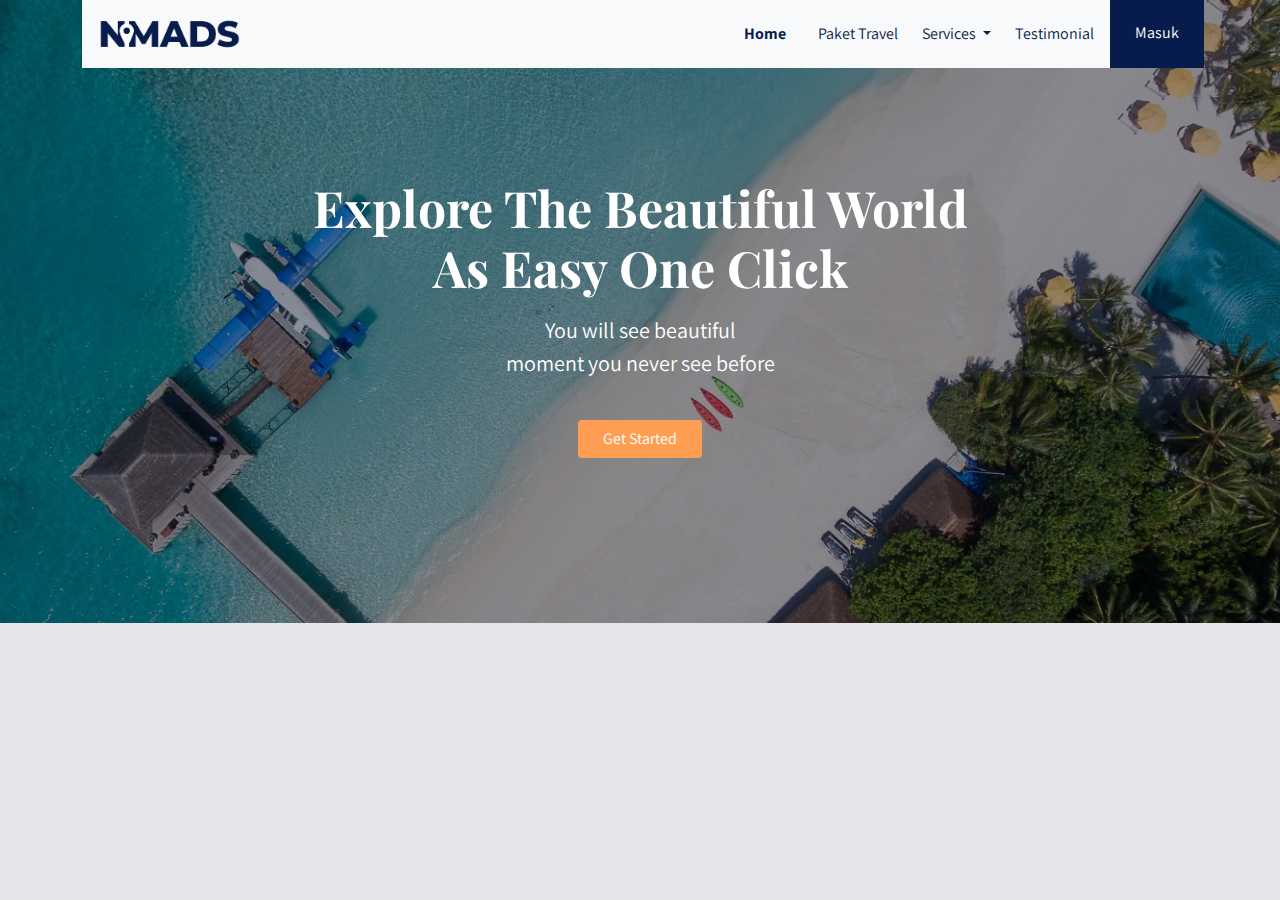
==== frontend/index.html @ b003be8e "Slicing Navbar & Header" ====
<!DOCTYPE html>
<html lang="en">

<head>
    <meta charset="UTF-8">
    <meta http-equiv="X-UA-Compatible" content="IE=edge">
    <meta name="viewport" content="width=device-width, initial-scale=1.0">
    <title>Nomads</title>
    <link rel="stylesheet" href="libraries/bootstrap-5.0.2-dist/css/bootstrap.css">
    <link rel="stylesheet" href="styles/main.css">
    <link rel="preconnect" href="https://fonts.googleapis.com">
    <link rel="preconnect" href="https://fonts.gstatic.com" crossorigin>
    <link href="https://fonts.googleapis.com/css2?family=Assistant:wght@200;300;400;500;600;700;800&family=Playfair+Display:ital,wght@0,400;0,500;0,600;0,700;1,400;1,500;1,600;1,700&display=swap" rel="stylesheet">
</head>

<body>
    <!-- Navbar -->
    <div class="container">
        <nav class="navbar navbar-expand-lg navbar-light bg-light">
            <div class="container-fluid">
                <a class="navbar-brand" href="#">
                    <img src="images/logo_nomads.png" alt="Logo Nomads">
                </a>
                <button class="navbar-toggler navbar-toggler-right" type="button" data-bs-toggle="collapse" data-bs-target="#navbarNavDropdown" aria-controls="navbarNavDropdown" aria-expanded="false" aria-label="Toggle navigation">
                  <span class="navbar-toggler-icon"></span>
                </button>
                <div class="collapse navbar-collapse" id="navbarNavDropdown">
                    <ul class="nav navbar-nav ms-auto mr-3">
                        <li class=" nav-item mx-md-2 ">
                            <a class="nav-link active " aria-current="page " href="# ">Home</a>
                        </li>
                        <li class="nav-item mx-md-2 ">
                            <a class="nav-link " href="# ">Paket Travel</a>
                        </li>
                        <li class="nav-item dropdown">
                            <a class="nav-link dropdown-toggle" href="#" id="navbarDropdownMenuLink" role="button" data-bs-toggle="dropdown" aria-expanded="false">
                              Services
                            </a>
                            <ul class="dropdown-menu" aria-labelledby="navbarDropdownMenuLink">
                                <li><a class="dropdown-item" href="#">Action</a></li>
                                <li><a class="dropdown-item" href="#">Another action</a></li>
                                <li><a class="dropdown-item" href="#">Something else here</a></li>
                            </ul>
                        </li>
                        <li class="nav-item mx-md-2 ">
                            <a class="nav-link " href="# ">Testimonial</a>
                        </li>
                    </ul>

                    <!-- Mobile Button -->
                    <form action="" class="form-inline d-sm-block d-md d-md-none">
                        <button class="btn btn-login my-2 my-sm-0">
                            Masuk
                          </button>
                    </form>

                    <!-- Desktop Button -->
                    <form action="" class="form-inline my-2 my-lg-0 d-none d-md-block">
                        <button class="btn btn-login btn-navbar-right my-2 my-sm-0 px-4">
                            Masuk
                          </button>
                    </form>
                </div>
            </div>
        </nav>
    </div>
    <!-- Akhir Navbar -->

    <!-- Header -->
    <header class="text-center">
        <h1>Explore The Beautiful World
            <br> As Easy One Click
        </h1>
        <p class="mt-3">
            You will see beautiful
            <br> moment you never see before
        </p>
        <a href="#" class="btn btn-get-started px-4 mt-4">
          Get Started
        </a>
    </header>
    <!-- Akhir Header -->




    <!-- JavaScript -->
    <script src=" "></script>
    <script src="libraries/bootstrap-5.0.2-dist/js/bootstrap.js "></script>
</body>

</html>
---- frontend/styles/main.css ----
body {
  background-color: #E4E6EB;
  font-family: 'Assistant', sans-serif;
  color: #071c4d;
}

.navbar-brand img {
  max-height: 40px;
}

.navbar-light .navbar-nav .nav-link {
  color: #071c4d;
}

.navbar-light .navbar-nav .nav-link.active {
  font-weight: bold;
  color: #071c4d !important;
}

.btn-navbar-right {
  margin-top: -10px !important;
  margin-bottom: -8px !important;
  margin-right: -18px !important;
  height: 70px;
  border-radius: 0;
}

.btn-login {
  background-color: #071c4d;
  color: #fff;
}

.btn-login:hover {
  background-color: #1e3771;
  color: #fff;
}

header {
  padding: 180px 0px 165px;
  margin-top: -70px;
  background-image: url("../images/header.jpg");
  background-size: cover;
}

header h1,
header p {
  color: #fff;
}

header h1 {
  font-family: 'Playfair Display', serif;
  font-weight: bold;
  font-size: 50px;
}

header p {
  font-size: 22px;
}

header .btn-get-started {
  background-color: #FF9E53;
  color: #fff;
}

header .btn-get-started:hover {
  background-color: #FFAA69;
  color: #fff;
}
/*# sourceMappingURL=main.css.map */
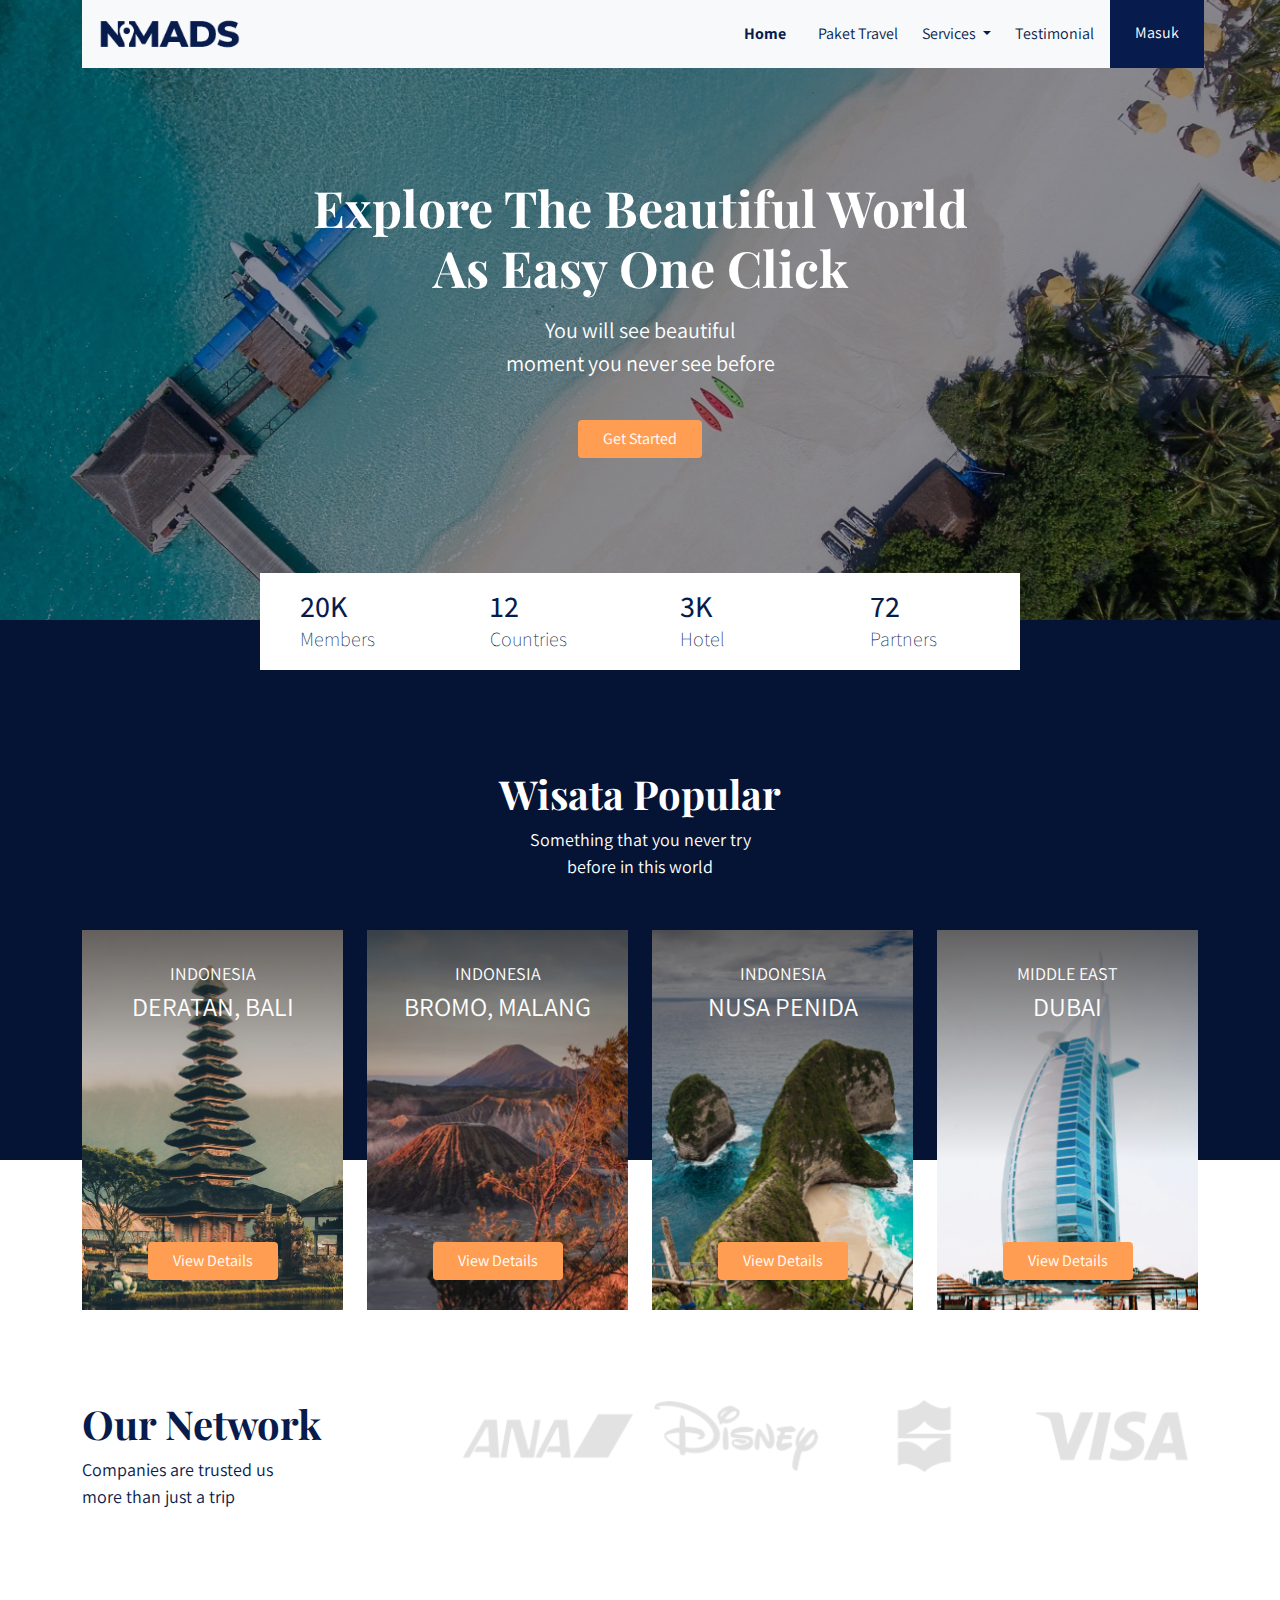
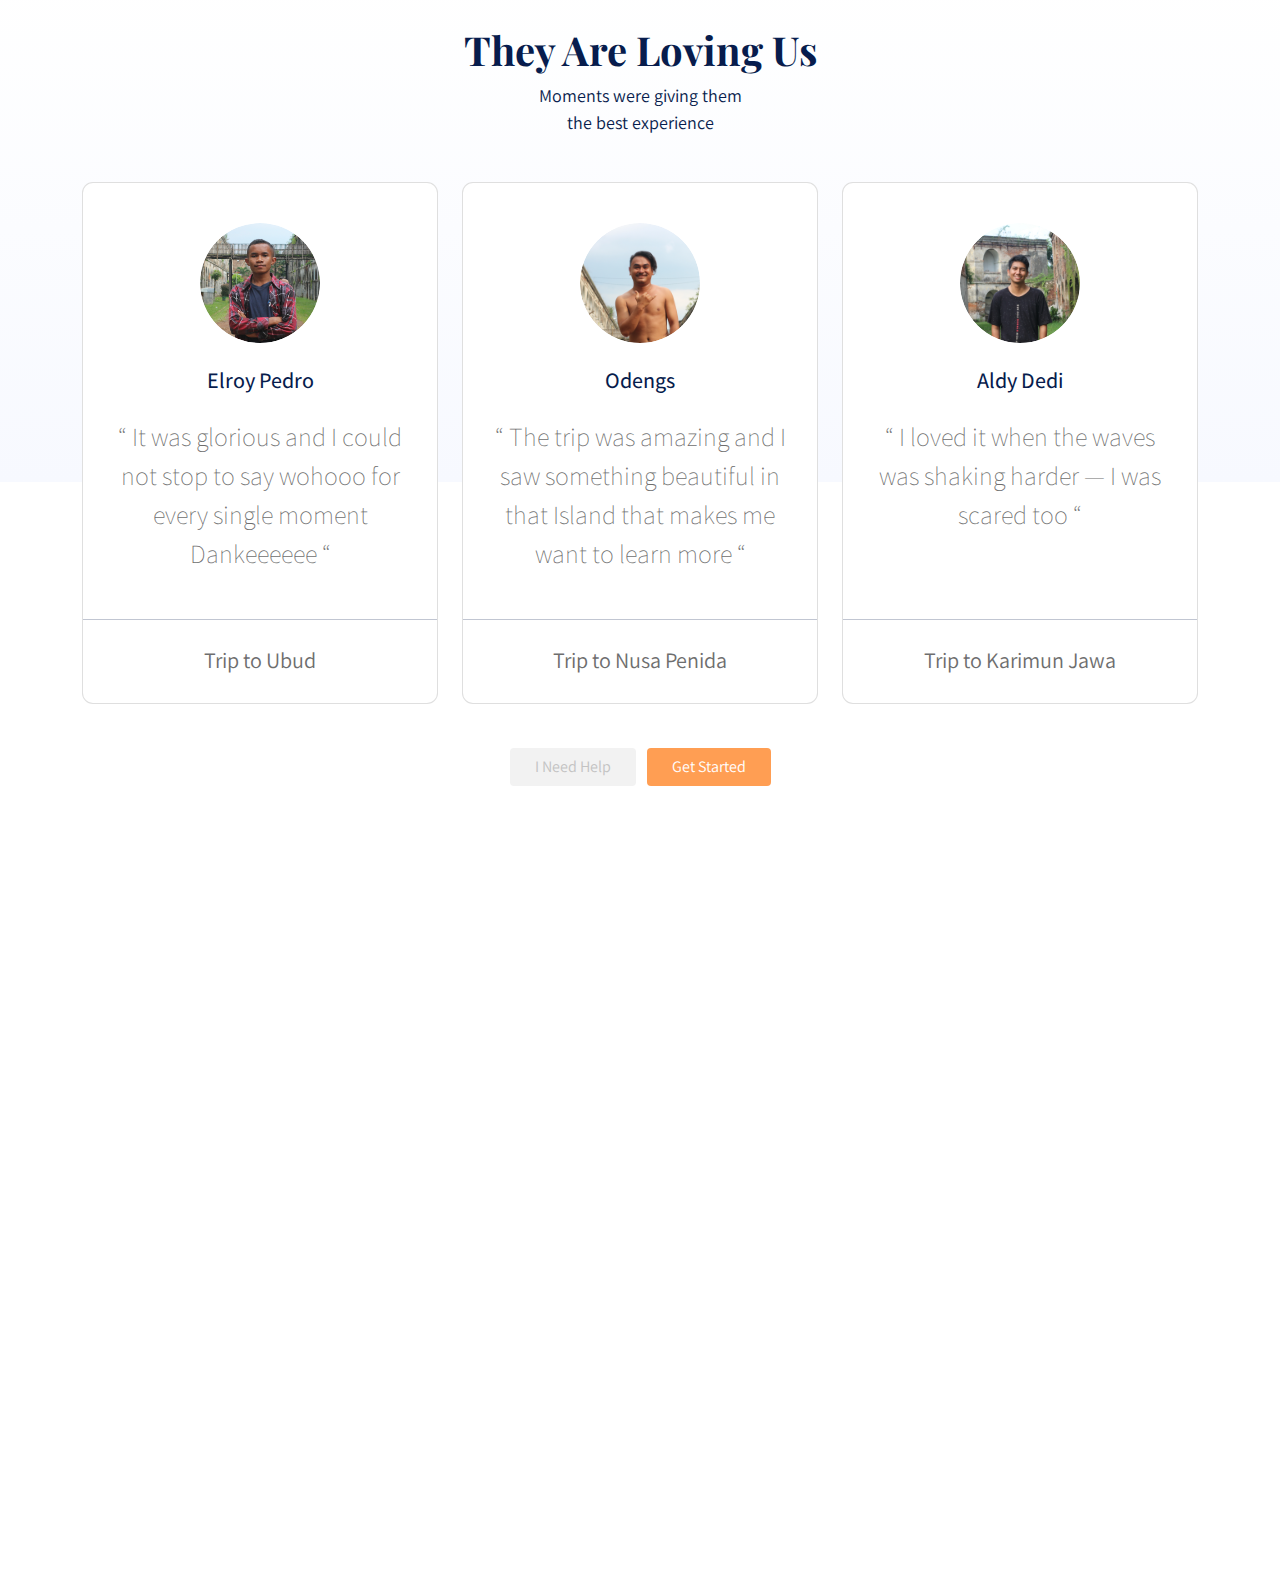
==== commit ab96ea23: "Slicing Main Page" ====
--- a/frontend/index.html
+++ b/frontend/index.html
@@ -81,7 +81,209 @@
     </header>
     <!-- Akhir Header -->
 
-
+    <Main>
+        <!-- Statistics -->
+        <div class="container">
+            <section class="section-stats row justify-content-center" id="stats">
+                <div class="col-3 col-md-2 stats-detail">
+                    <h2>20K</h2>
+                    <p>Members</p>
+                </div>
+                <div class="col-3 col-md-2 stats-detail">
+                    <h2>12</h2>
+                    <p>Countries</p>
+                </div>
+                <div class="col-3 col-md-2 stats-detail">
+                    <h2>3K</h2>
+                    <p>Hotel</p>
+                </div>
+                <div class="col-3 col-md-2 stats-detail">
+                    <h2>72</h2>
+                    <p>Partners</p>
+                </div>
+            </section>
+        </div>
+        <!-- Akhir Statistics -->
+
+        <!-- Wisata Popular -->
+        <section class="section-popular" id="popular">
+            <div class="container">
+                <div class="row">
+                    <div class="col text-center section-popular-heading">
+                        <h2>Wisata Popular</h2>
+                        <p>Something that you never try
+                            <br> before in this world
+                        </p>
+                    </div>
+                </div>
+            </div>
+        </section>
+        <!-- Akhir Wisata Popular -->
+
+        <!-- Popular Content -->
+        <section class="section-popular-content" id="popularContent">
+            <div class="container">
+                <div class="section-popular-travel row justify-content-center">
+                    <div class="col-sm-6 col-md-4 col-lg-3">
+                        <div class="card-travel text-center d-flex flex-column" style="background-image: url('images/popular1.png');">
+                            <div class="travel-country">
+                                INDONESIA
+                            </div>
+                            <div class="travel-location">
+                                DERATAN, BALI
+                            </div>
+                            <div class="travel-button mt-auto">
+                                <a href="#" class="btn btn-travel-details px-4">
+                                  View Details
+                                </a>
+                            </div>
+                        </div>
+                    </div>
+                    <div class="col-sm-6 col-md-4 col-lg-3">
+                        <div class="card-travel text-center d-flex flex-column" style="background-image: url('images/popular2.png');">
+                            <div class="travel-country">
+                                INDONESIA
+                            </div>
+                            <div class="travel-location">
+                                BROMO, MALANG
+                            </div>
+                            <div class="travel-button mt-auto">
+                                <a href="#" class="btn btn-travel-details px-4">
+                                  View Details
+                                </a>
+                            </div>
+                        </div>
+                    </div>
+                    <div class="col-sm-6 col-md-4 col-lg-3">
+                        <div class="card-travel text-center d-flex flex-column" style="background-image: url('images/popular3.png');">
+                            <div class="travel-country">
+                                INDONESIA
+                            </div>
+                            <div class="travel-location">
+                                NUSA PENIDA
+                            </div>
+                            <div class="travel-button mt-auto">
+                                <a href="#" class="btn btn-travel-details px-4">
+                                View Details
+                              </a>
+                            </div>
+                        </div>
+                    </div>
+                    <div class="col-sm-6 col-md-4 col-lg-3">
+                        <div class="card-travel text-center d-flex flex-column" style="background-image: url('images/popular4.png');">
+                            <div class="travel-country">
+                                MIDDLE EAST
+                            </div>
+                            <div class="travel-location">
+                                DUBAI
+                            </div>
+                            <div class="travel-button mt-auto">
+                                <a href="#" class="btn btn-travel-details px-4">
+                                View Details
+                              </a>
+                            </div>
+                        </div>
+                    </div>
+                </div>
+            </div>
+        </section>
+        <!-- Akhir Popular Content -->
+
+        <!-- Network -->
+        <div class="section-network">
+            <div class="container">
+                <div class="row">
+                    <div class="col-md-4">
+                        <h2>Our Network</h2>
+                        <p>Companies are trusted us
+                            <br> more than just a trip
+                        </p>
+                    </div>
+                    <div class="col-md-8 text-center">
+                        <img src="images/logos_partner.png" alt="Logo Partners" class="img-partner">
+                    </div>
+                </div>
+            </div>
+        </div>
+        <!-- Akhir Network -->
+
+
+        <!-- Testimonial -->
+        <section class="section-testimonial-heading" id="testimonialHeading">
+            <div class="container">
+                <div class="row">
+                    <div class="col text-center">
+                        <h2>They Are Loving Us</h2>
+                        <p>Moments were giving them
+                            <br> the best experience
+                        </p>
+                    </div>
+                </div>
+            </div>
+        </section>
+
+
+        <section class="section section-testimonial-content" id="testimonialContent">
+            <div class="container">
+                <div class="section">
+                    <div class="section-popular-travel row justify-content-center">
+                        <div class="col-sm-6 col-md-4 col-lg-4">
+                            <div class="card card-testimonial text-center">
+                                <div class="testimonial-content">
+                                    <img src="images/user_pic1.png" alt="user" class="mb-4 rounded-circle">
+                                    <h3 class="mb-4">Elroy Pedro</h3>
+                                    <p class="testimonial">“ It was glorious and I could not stop to say wohooo for every single moment Dankeeeeee “</p>
+                                </div>
+                                <hr>
+                                <p class="trip-to mt-2">
+                                    Trip to Ubud
+                                </p>
+                            </div>
+                        </div>
+                        <div class="col-sm-6 col-md-4 col-lg-4">
+                            <div class="card card-testimonial text-center">
+                                <div class="testimonial-content">
+                                    <img src="images/user_pic2.png" alt="user" class="mb-4 rounded-circle">
+                                    <h3 class="mb-4">Odengs</h3>
+                                    <p class="testimonial">“ The trip was amazing and I saw something beautiful in that Island that makes me want to learn more “</p>
+                                </div>
+                                <hr>
+                                <p class="trip-to mt-2">
+                                    Trip to Nusa Penida
+                                </p>
+                            </div>
+                        </div>
+                        <div class="col-sm-6 col-md-4 col-lg-4">
+                            <div class="card card-testimonial text-center">
+                                <div class="testimonial-content">
+                                    <img src="images/user_pic3.png" alt="user" class="mb-4 rounded-circle">
+                                    <h3 class="mb-4">Aldy Dedi</h3>
+                                    <p class="testimonial">“ I loved it when the waves was shaking harder — I was scared too “</p>
+                                </div>
+                                <hr>
+                                <p class="trip-to mt-2">
+                                    Trip to Karimun Jawa
+                                </p>
+                            </div>
+                        </div>
+                    </div>
+                </div>
+
+                <!-- Button -->
+                <div class="row">
+                    <div class="col-12 text-center">
+                        <a href="#" class="btn btn-need-help px-4 mt-4 mx-1">
+                          I Need Help
+                        </a>
+                        <a href="#" class="btn btn-get-started px-4 mt-4 mx-1">
+                          Get Started
+                        </a>
+                    </div>
+                </div>
+            </div>
+        </section>
+        <!-- Akhir Testimonial -->
+    </Main>
 
 
     <!-- JavaScript -->
--- a/frontend/styles/main.css
+++ b/frontend/styles/main.css
@@ -1,5 +1,5 @@
 body {
-  background-color: #E4E6EB;
+  background-color: #fff;
   font-family: 'Assistant', sans-serif;
   color: #071c4d;
 }
@@ -66,4 +66,174 @@
   background-color: #FFAA69;
   color: #fff;
 }
+
+.section-stats {
+  margin-top: -50px;
+}
+
+.section-stats .stats-detail {
+  padding-top: 15px;
+  padding-left: 40px;
+  background-color: #fff;
+}
+
+.section-stats h2 {
+  font-size: 30px;
+  margin-bottom: 0;
+}
+
+.section-stats p {
+  font-size: 20px;
+  font-weight: 200;
+}
+
+.section-popular {
+  min-height: 540px;
+  background-color: #051334;
+  margin-top: -50px;
+  margin-bottom: -230px;
+}
+
+.section-popular .section-popular-heading {
+  margin-top: 150px;
+}
+
+.section-popular .section-popular-heading h2,
+.section-popular .section-popular-heading p {
+  color: #fff;
+}
+
+.section-popular .section-popular-heading h2 {
+  font-family: 'Playfair Display', serif;
+  font-weight: bold;
+  font-size: 40px;
+}
+
+.section-popular .section-popular-heading p {
+  font-size: 18px;
+}
+
+.section-popular-content .section-popular-travel .card-travel {
+  min-height: 380px;
+  background-color: #ddd;
+  color: #fff;
+  padding: 30px;
+  background-size: cover;
+  margin-bottom: 20px;
+}
+
+.section-popular-content .section-popular-travel .travel-country {
+  font-size: 18px;
+  color: #fff;
+}
+
+.section-popular-content .section-popular-travel .travel-location {
+  font-size: 26px;
+  color: #fff;
+}
+
+.section-popular-content .section-popular-travel .travel-button .btn-travel-details {
+  background-color: #FF9E53;
+  color: #fff;
+}
+
+.section-popular-content .section-popular-travel .travel-button .btn-travel-details:hover {
+  background-color: #FFAE6F;
+  color: #fff;
+}
+
+.section-network {
+  background-color: #fff;
+  margin-top: -170px;
+  padding-top: 240px;
+  padding-bottom: 50px;
+}
+
+.section-network h2 {
+  font-family: 'Playfair Display', serif;
+  font-weight: bold;
+  font-size: 40px;
+}
+
+.section-network p {
+  font-size: 18px;
+}
+
+.section-network img {
+  min-width: 100%;
+}
+
+.section-testimonial-heading {
+  background: -webkit-gradient(linear, left top, left bottom, from(#fff), to(#f7f9ff));
+  background: linear-gradient(#fff 0%, #f7f9ff 100%);
+  padding-top: 50px;
+  min-height: 506px;
+}
+
+.section-testimonial-heading h2 {
+  font-family: 'Playfair Display', serif;
+  font-weight: bold;
+  font-size: 40px;
+}
+
+.section-testimonial-heading p {
+  font-size: 18px;
+}
+
+.section-testimonial-content {
+  margin-top: -300px;
+  padding-bottom: 50pc;
+}
+
+.section-testimonial-content .card-testimonial {
+  padding: 40px 20px 10px;
+  border-radius: 11px;
+  margin-bottom: 20px;
+}
+
+.section-testimonial-content .card-testimonial .testimonial-content {
+  min-height: 380px;
+}
+
+.section-testimonial-content .card-testimonial h3 {
+  font-size: 22px;
+}
+
+.section-testimonial-content .card-testimonial .testimonial {
+  font-weight: 200;
+  font-size: 26px;
+  color: #6e6e6e;
+  min-height: 160px;
+}
+
+.section-testimonial-content .card-testimonial .trip-to {
+  font-weight: normal;
+  font-size: 22px;
+  color: #6e6e6e;
+}
+
+.section-testimonial-content .card-testimonial hr {
+  margin-left: -20px;
+  margin-right: -20px;
+}
+
+.section-testimonial-content .btn-get-started {
+  background-color: #FF9E53;
+  color: #fff;
+}
+
+.section-testimonial-content .btn-get-started:hover {
+  background-color: #FFAA69;
+  color: #fff;
+}
+
+.section-testimonial-content .btn-need-help {
+  background-color: #F2F2F2;
+  color: #C3C3C3;
+}
+
+.section-testimonial-content .btn-need-help:hover {
+  background-color: #FAFAFA;
+  color: #C3C3C3;
+}
 /*# sourceMappingURL=main.css.map */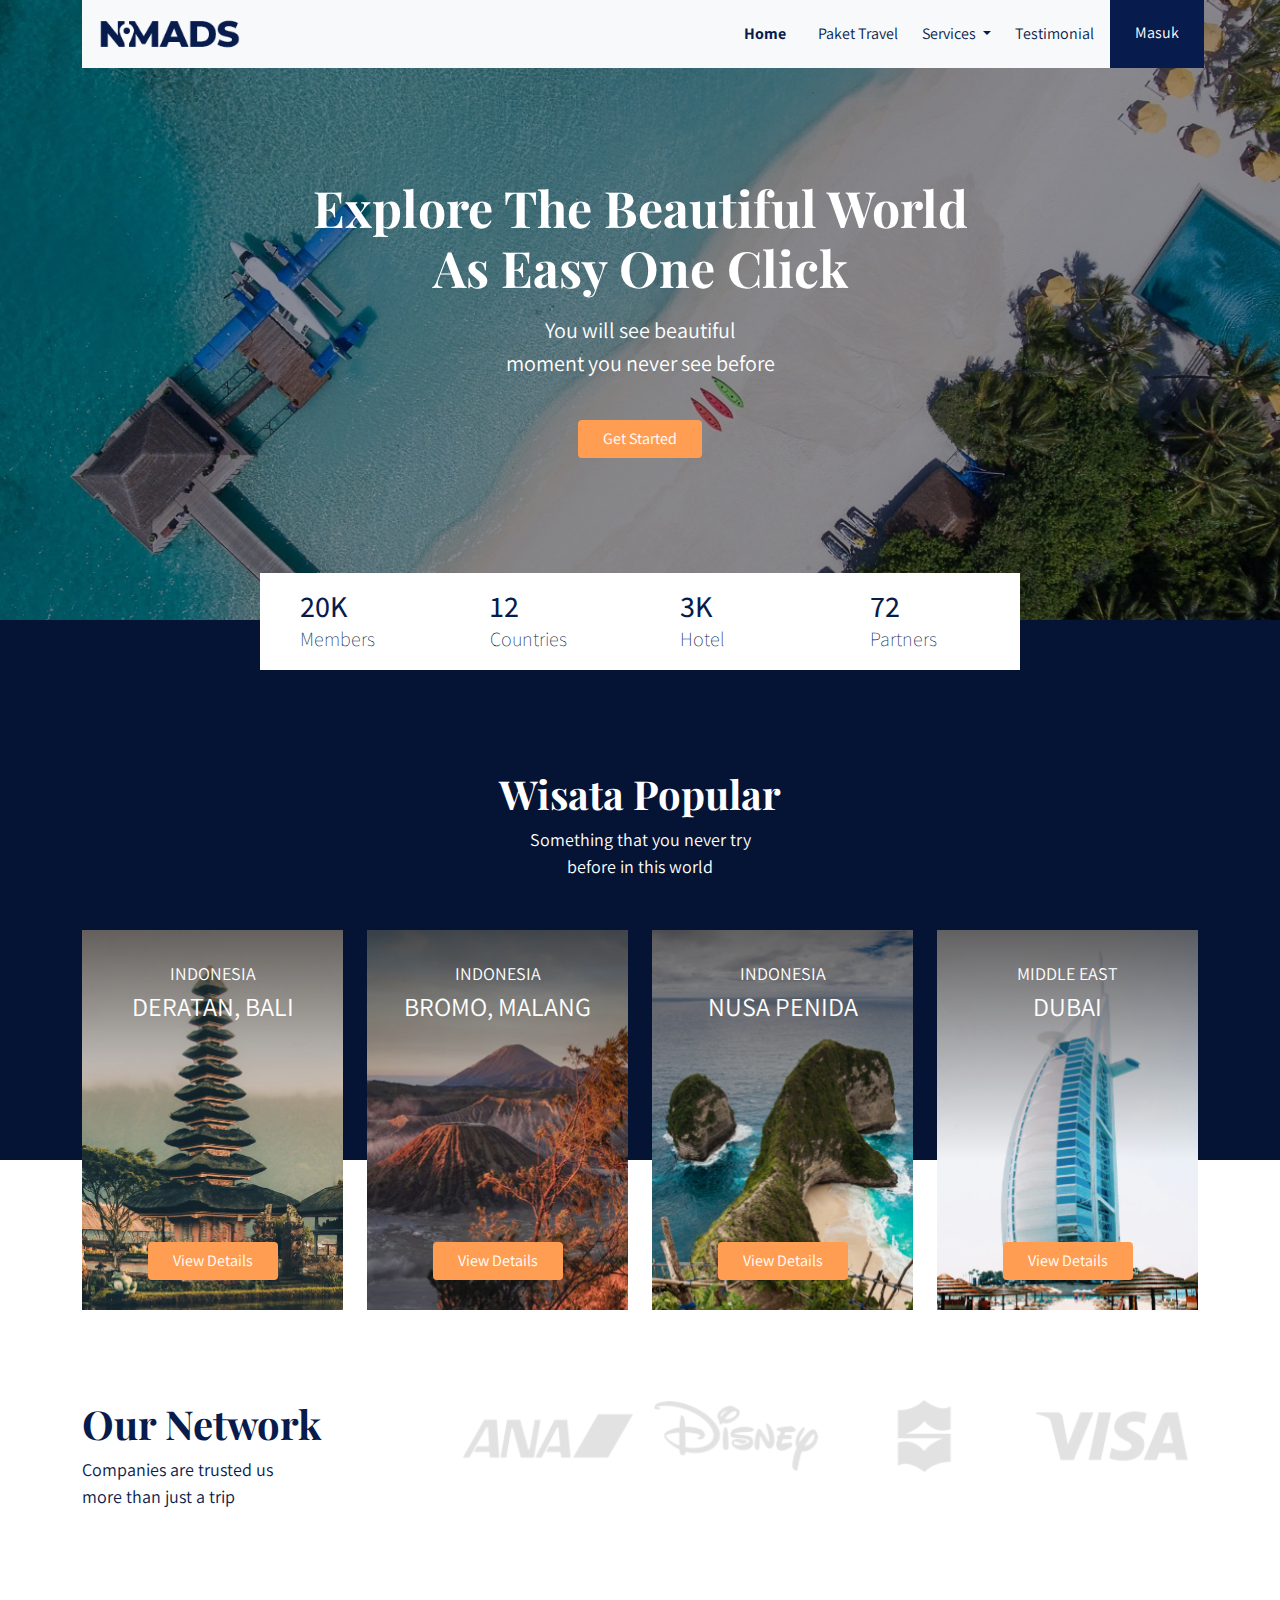
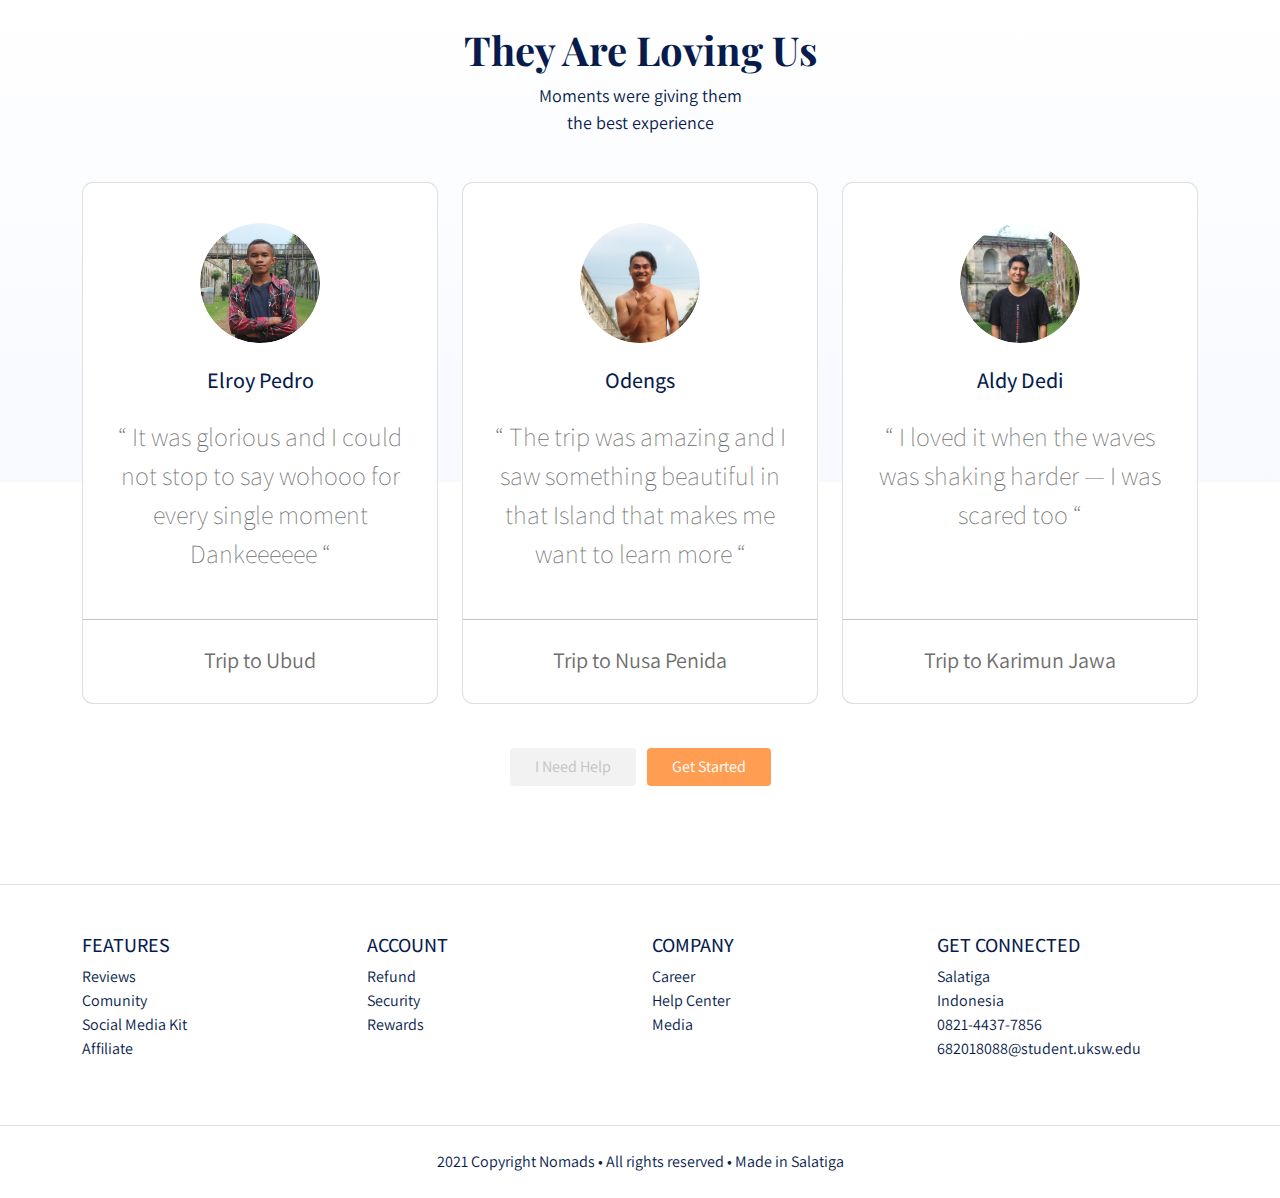
==== commit 77a1906b: "Slicing Footer" ====
--- a/frontend/index.html
+++ b/frontend/index.html
@@ -285,6 +285,60 @@
         <!-- Akhir Testimonial -->
     </Main>
 
+    <!-- Footer -->
+    <footer class="section-footer mt-5 mb-4 border-top">
+        <div class="container pt-5 pb-5">
+            <div class="row justify-content-center">
+                <div class="col-12">
+                    <div class="row">
+                        <div class="col-12 col-lg-3">
+                            <h5>FEATURES</h5>
+                            <ul class="list-unstyled">
+                                <li><a href="#">Reviews</a></li>
+                                <li><a href="#">Comunity</a></li>
+                                <li><a href="#">Social Media Kit</a></li>
+                                <li><a href="#">Affiliate</a></li>
+                            </ul>
+                        </div>
+                        <div class="col-12 col-lg-3">
+                            <h5>ACCOUNT</h5>
+                            <ul class="list-unstyled">
+                                <li><a href="#">Refund</a></li>
+                                <li><a href="#">Security</a></li>
+                                <li><a href="#">Rewards</a></li>
+                            </ul>
+                        </div>
+                        <div class="col-12 col-lg-3">
+                            <h5>COMPANY</h5>
+                            <ul class="list-unstyled">
+                                <li><a href="#">Career</a></li>
+                                <li><a href="#">Help Center</a></li>
+                                <li><a href="#">Media</a></li>
+                            </ul>
+                        </div>
+                        <div class="col-12 col-lg-3">
+                            <h5>GET CONNECTED</h5>
+                            <ul class="list-unstyled">
+                                <li><a href="#">Salatiga</a></li>
+                                <li><a href="#">Indonesia</a></li>
+                                <li><a href="#">0821-4437-7856</a></li>
+                                <li><a href="#">682018088@student.uksw.edu</a></li>
+                            </ul>
+                        </div>
+                    </div>
+                </div>
+            </div>
+        </div>
+        <div class="container-fluid">
+            <div class="row border-top justify-content-center align-items-center pt-4">
+                <div class="col-auto text-gray-500 font-weight-light">
+                    2021 Copyright Nomads • All rights reserved • Made in Salatiga
+                </div>
+            </div>
+        </div>
+    </footer>
+    <!-- Akhir Footer -->
+
 
     <!-- JavaScript -->
     <script src=" "></script>
--- a/frontend/styles/main.css
+++ b/frontend/styles/main.css
@@ -182,7 +182,7 @@
 
 .section-testimonial-content {
   margin-top: -300px;
-  padding-bottom: 50pc;
+  padding-bottom: 50px;
 }
 
 .section-testimonial-content .card-testimonial {
@@ -236,4 +236,9 @@
   background-color: #FAFAFA;
   color: #C3C3C3;
 }
+
+.section-footer a {
+  color: #071c4d;
+  text-decoration: none;
+}
 /*# sourceMappingURL=main.css.map */